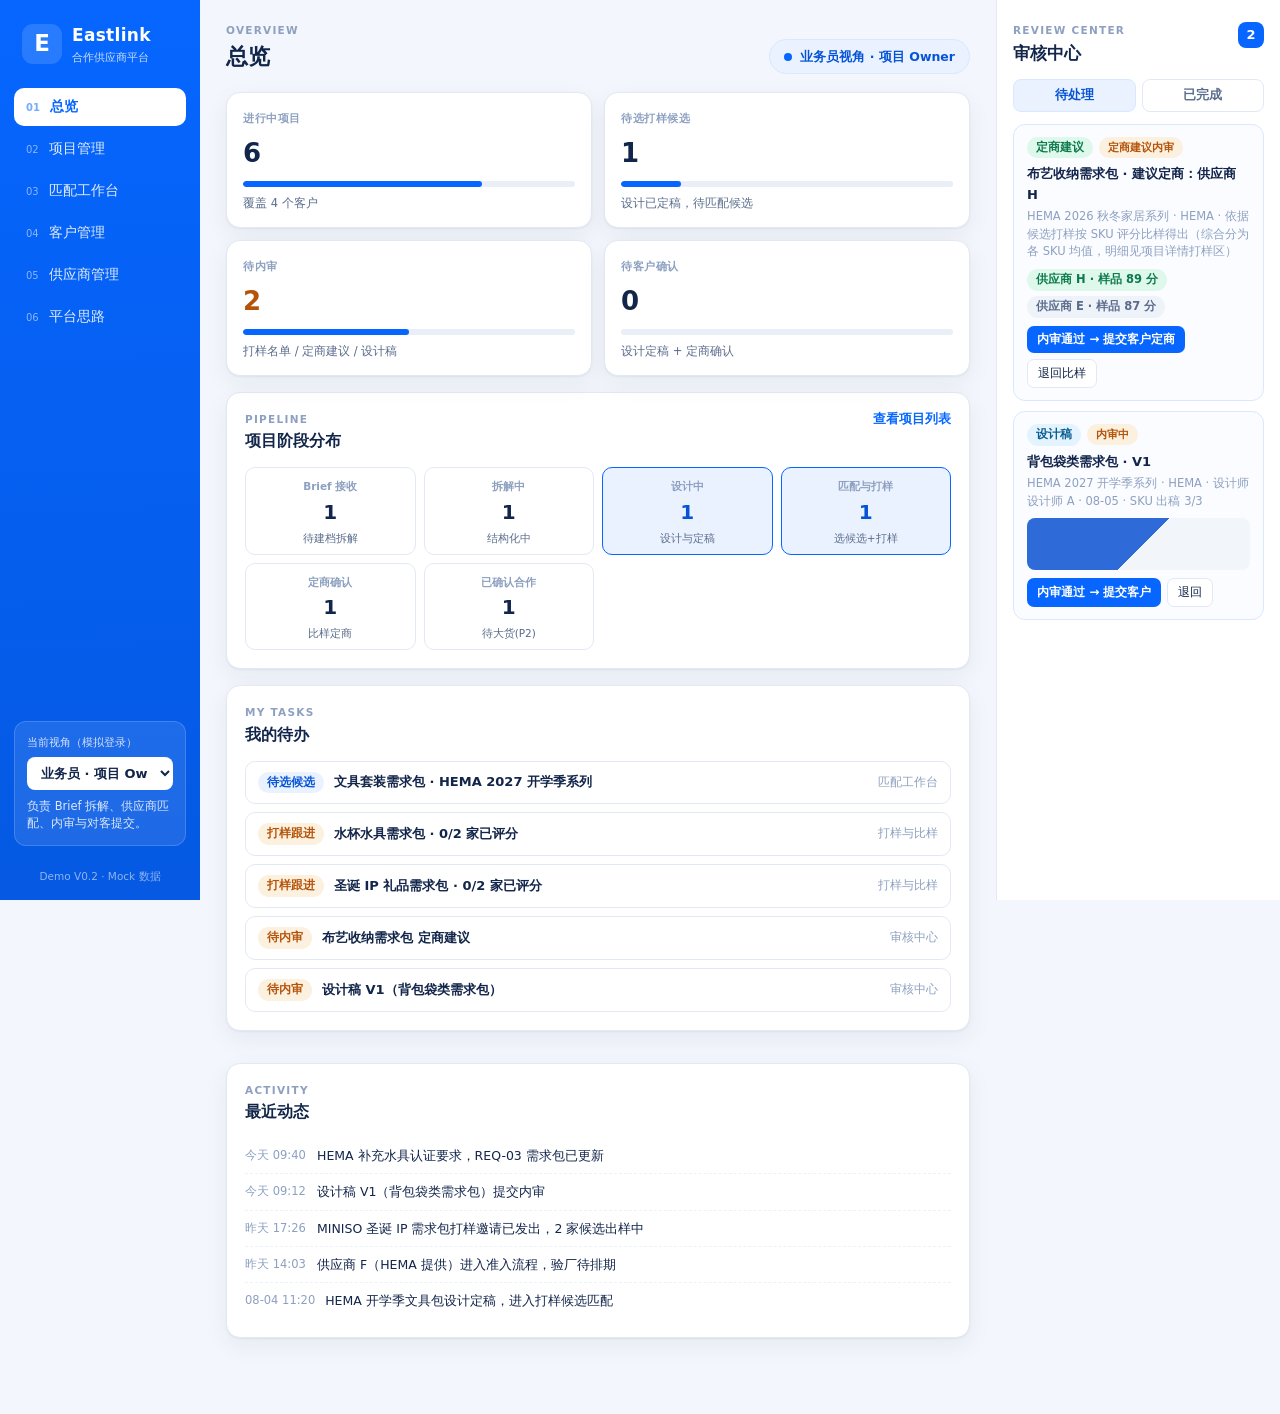
==== index.html @ 7781a4e1 "左上角 Logo 改为字母 E，favicon 同步为白 E 蓝底 Co-Authored-By: Claude Fable 5 <noreply@anthropic.com> Claude-Sess" ====
<!doctype html>
<html lang="zh-CN">
<head>
  <meta charset="utf-8">
  <meta name="viewport" content="width=device-width, initial-scale=1">
  <title>Eastlink 合作供应商平台 · Demo</title>
  <meta name="description" content="Eastlink 合作供应商平台交互原型：Brief 拆解、需求包多维度供应商匹配、内审与客户确认、设计稿协同。">
  <link rel="icon" href="data:image/svg+xml,%3Csvg xmlns='http://www.w3.org/2000/svg' viewBox='0 0 32 32'%3E%3Crect width='32' height='32' rx='7' fill='%230666FF'/%3E%3Cg fill='%23fff'%3E%3Crect x='10' y='8' width='4' height='16'/%3E%3Crect x='10' y='8' width='13' height='4'/%3E%3Crect x='10' y='14.2' width='10' height='3.6'/%3E%3Crect x='10' y='20' width='13' height='4'/%3E%3C/g%3E%3C/svg%3E">
  <link rel="stylesheet" href="styles.css">
</head>
<body>
  <div class="app">

    <aside class="side">
      <div class="logo-row">
        <div class="logo-mark"><span class="logo-e">E</span></div>
        <div class="logo-text">
          <strong>Eastlink</strong>
          <span>合作供应商平台</span>
        </div>
      </div>

      <nav class="nav" id="navBox">
        <button class="nav-btn active" data-view="dashboard"><span>01</span>总览</button>
        <button class="nav-btn" data-view="projects"><span>02</span>项目管理</button>
        <button class="nav-btn" data-view="matching"><span>03</span>匹配工作台</button>
        <button class="nav-btn" data-view="clients"><span>04</span>客户管理</button>
        <button class="nav-btn" data-view="suppliers"><span>05</span>供应商管理</button>
        <button class="nav-btn" data-view="thinking"><span>06</span>平台思路</button>
      </nav>

      <div class="role-box">
        <label for="roleSelect">当前视角（模拟登录）</label>
        <select id="roleSelect">
          <option value="sales">业务员 · 项目 Owner</option>
          <option value="management">管理层</option>
          <option value="client">客户 · HEMA</option>
          <option value="supplier">供应商 · 供应商 E</option>
        </select>
        <p id="roleHint">负责 Brief 拆解、供应商匹配、内审与对客提交。</p>
      </div>

      <div class="side-foot">Demo V0.2 · Mock 数据</div>
    </aside>

    <main class="main">
      <header class="top">
        <div>
          <p class="label" id="pageLabel">Overview</p>
          <h1 id="pageTitle">总览</h1>
        </div>
        <div class="role-banner" id="roleBanner"></div>
      </header>

      <section id="view-dashboard" class="view active"></section>

      <section id="view-projects" class="view"></section>

      <section id="view-matching" class="view"></section>

      <section id="view-clients" class="view"></section>

      <section id="view-suppliers" class="view"></section>

      <section id="view-thinking" class="view">
        <div class="think-hero panel">
          <p class="label">Platform Thinking</p>
          <h2>Eastlink 是什么：客户给一个 Brief，平台把它变成一组"选对了的供应商"和"确认过的设计"</h2>
          <p class="muted">客户提交 Brief → 拆解成需求包 → <b>先设计并定稿</b> → 按维度匹配打样候选 → <b>候选打样比样</b> → 客户确认定商 → 合作。所有需要人做判断的动作统一进右侧审核中心；所有资源沉淀在客户、供应商、项目三份主数据里。</p>
        </div>

        <section class="panel">
          <div class="panel-head"><div><p class="label">Main Flow</p><h3>业务主线：流转的最小单位是"需求包"</h3></div></div>
          <div class="flow-line">
            <div class="f done">Brief 接收</div><i></i>
            <div class="f done">拆解中</div><i></i>
            <div class="f now">设计中</div><i></i>
            <div class="f">匹配与打样</div><i></i>
            <div class="f">定商确认</div><i></i>
            <div class="f">已确认合作</div>
          </div>
          <div class="flow-note">
            <div><b>需求包状态机</b><span>设计中 → 待选打样候选 → 打样名单内审 → 打样中 → 定商建议内审 → 待客户定商 → 已确认合作；设计定稿自动进入匹配，客户可换选 / 加打样（记录原因）。需求包内拆到 SKU，设计与打样都细化到 SKU 跟踪。</span></div>
            <div><b>为什么先设计后打样</b><span>设计定稿是打样前提——候选按同一套定稿出样，比样才公平；客户确认的是"设计稿"和"比样后的定商建议"两个节点。设计版本内逐 SKU 跟踪出稿覆盖，全出稿才可提交内审。</span></div>
            <div><b>打样比样</b><span>候选各自出样，质量 / 工艺还原 / 报价<b>按 SKU 逐项评分</b>，综合分为各 SKU 均值；全部评分后按综合分生成定商建议，单 SKU 异常透明可见，依据全程留痕。</span></div>
          </div>
        </section>

        <section class="panel">
          <div class="panel-head">
            <div><p class="label">Platform Map</p><h3>平台全景导图（可编辑画板 · 点选 / 拖动 / 双击编辑）</h3></div>
            <div class="map-legend">
              <span><i class="lg-main"></i>业务主线</span>
              <span><i class="lg-back"></i>退回 / 换选</span>
              <span><i class="lg-asset"></i>数据支撑</span>
              <span><i class="lg-role"></i>角色动作</span>
              <span class="map-savestate" id="mapSaveState">改动自动保存在本机</span>
              <button class="ghost mini" data-action="map-add-node">+ 节点</button>
              <button class="ghost mini" data-action="map-export">导出</button>
              <button class="ghost mini" data-action="map-import">导入</button>
              <button class="ghost mini" data-action="map-reset">重置</button>
              <input type="file" id="mapImportFile" accept="application/json,.json" hidden>
            </div>
          </div>
          <div class="map-wrap">
            <svg id="platformMap" viewBox="0 0 1180 620" role="img" aria-label="Eastlink 平台全景导图：上层为四个角色，中层为从 Brief 接收到设计定稿的业务主线，下层为客户档案、供应商池、项目库与流转记录四类数据资产，连线标注了流转、退回与数据供给关系"></svg>
          </div>
          <div class="map-detail" id="mapDetail"></div>
        </section>

        <section class="panel">
          <div class="panel-head"><div><p class="label">Matching Model</p><h3>匹配模型：硬性门槛 + 加权排序两层</h3></div></div>
          <div class="table-wrap">
            <table class="data-table">
              <thead><tr><th style="width:130px">硬性门槛</th><th style="width:150px">档位</th><th>说明</th></tr></thead>
              <tbody>
                <tr><td><b>准入状态</b></td><td>固定硬性</td><td>必须"已准入 / 合作中"，否则不进入候选</td></tr>
                <tr><td><b>品类覆盖</b></td><td>固定硬性</td><td>主营或兼营须覆盖需求品类</td></tr>
                <tr><td><b>工艺全覆盖</b></td><td>固定硬性</td><td>缺任一需求工艺即排除——做不了就是做不了，不存在"工艺 60 分"</td></tr>
                <tr><td><b>认证全齐</b></td><td>可切换（默认评分）</td><td>打样期间可补办认证；对严格需求可一键切为硬性排除</td></tr>
                <tr><td><b>客户验厂红线</b></td><td>可切换（默认警示）</td><td>打样可并行补审、下单前须完成；可切为硬性排除。正式版按需求包字段级配置</td></tr>
              </tbody>
            </table>
          </div>
          <div class="table-wrap" style="margin-top:10px">
            <table class="data-table">
              <thead><tr><th>加权排序维度（8 维）</th><th>默认权重</th><th>数据来源</th><th>计算口径</th></tr></thead>
              <tbody>
                <tr><td><b>品类专精</b></td><td>20</td><td>主营 / 兼营品类</td><td>主营 100，兼营 82</td></tr>
                <tr><td><b>认证覆盖</b></td><td>17</td><td>资质证书</td><td>需求认证覆盖率，缺项列入风险提示</td></tr>
                <tr><td><b>质量表现</b></td><td>15</td><td>质量通过率</td><td>直接取值</td></tr>
                <tr><td><b>交付可靠</b></td><td>12</td><td>准时率 + 平均交期</td><td>准时率 60% + 交期达标 40%</td></tr>
                <tr><td><b>价格竞争力</b></td><td>12</td><td>报价竞争力指数</td><td>直接取值</td></tr>
                <tr><td><b>产能匹配</b></td><td>9</td><td>月产能 vs 需求量</td><td>富余 1.5 倍满分，不足按比例扣</td></tr>
                <tr><td><b>客户经验</b></td><td>8</td><td>服务过的客户</td><td>服务过该客户 100 / 有出口经验 65 / 无 40</td></tr>
                <tr><td><b>风险等级</b></td><td>7</td><td>风险评级</td><td>低 100 / 中 60 / 高 25</td></tr>
              </tbody>
            </table>
          </div>
          <div class="flow-note">
            <div><b>为什么分两层</b><span>工艺这类是"能不能做"的问题，属于门槛；质量价格交期是"谁做得更好"的问题，属于排序。混在一起打分会把"做不了"的供应商排进名单。</span></div>
            <div><b>门槛开关</b><span>认证与验厂红线支持现场切换硬性/评分档位，候选实时掉入漏斗排除名单——访谈时直接演示两种口径的差别。</span></div>
            <div><b>输出</b><span>漏斗全程透明（每一步排除了谁、为什么）+ 总分 + 维度得分条 + 推荐理由与风险提示；最终由人勾选，系统记录依据。</span></div>
          </div>
        </section>

        <section class="panel">
          <div class="panel-head"><div><p class="label">Roles</p><h3>角色权限矩阵</h3></div></div>
          <div class="table-wrap">
            <table class="data-table">
              <thead><tr><th></th><th>业务员</th><th>管理层</th><th>客户</th><th>供应商</th></tr></thead>
              <tbody>
                <tr><td><b>总览</b></td><td>全量 + 待办</td><td>全量 + 风险</td><td>仅自己项目与待确认</td><td>仅自己的合作</td></tr>
                <tr><td><b>项目管理</b></td><td>可操作</td><td>只读</td><td>仅自己项目，只读</td><td>不可见</td></tr>
                <tr><td><b>匹配工作台</b></td><td>核心操作</td><td>不开放</td><td class="dim">不可见</td><td class="dim">不可见</td></tr>
                <tr><td><b>供应商管理</b></td><td>全池</td><td>全池只读</td><td>"我提供的"全量 + "合作中的"，无内部评分</td><td>仅自己档案</td></tr>
                <tr><td><b>客户管理</b></td><td>可操作</td><td>只读</td><td class="dim">不可见</td><td class="dim">不可见</td></tr>
                <tr><td><b>审核中心</b></td><td>内审动作</td><td>查看</td><td>设计定稿 / 定商确认（可换选）</td><td>打样任务 / 合作通知</td></tr>
              </tbody>
            </table>
          </div>
          <p class="muted tight">原则：客户看不到供应商池全貌、内部打分与落选者；供应商看不到竞争对手。内部角色是否再拆"业务员 / 采购"两条线，见下方确认清单第 ⑤ 条。</p>
        </section>

        <section class="panel checklist">
          <div class="panel-head"><div><p class="label">To Confirm With Sales</p><h3>待业务员确认清单（拿着本 Demo 对照访谈）</h3></div></div>
          <div class="check-grid">
            <div><b>① Brief 承接与拆解</b><span>实际 Brief 长什么样（正式文件还是微信几句话）？拆解谁在做、按什么习惯拆？有没有一个需求包拆给两家分单的情况？</span></div>
            <div><b>② 匹配维度校准</b><span>选供应商最看重的前三个因素？有没有一票否决项（指定认证、必须验厂）？客户提供的供应商是"必须优先"还是"仅供参考"？维度数据现在记在哪？</span></div>
            <div><b>③ 内审与客户确认</b><span>内审谁来审——业务员还是主管？客户实际怎么确认供应商（邮件/会议/全权委托）？换选一般给什么理由？</span></div>
            <div><b>④ 设计与打样顺序 ✅ 已确认</b><span>已确认：先设计定稿 → 候选供应商打样 → 比样后定商（本 Demo 已按此实现）。待补充确认：打样候选名单是否需要客户确认（Demo 假设只内审）？打样费用谁承担？</span></div>
            <div><b>⑤ 内部角色分工</b><span>谁接 Brief、谁拆解、谁选供应商、谁对客户？要不要拆成业务员 / 采购两条线？一个业务员同时跟几个项目？</span></div>
            <div><b>⑥ 现状痛点</b><span>整个流程最耗时、最容易出错的是哪一步？现在靠什么在管（Excel/微信/邮件）？最想被系统替代的是哪部分？</span></div>
          </div>
        </section>

        <section class="panel">
          <div class="panel-head"><div><p class="label">Roadmap</p><h3>分期规划</h3></div></div>
          <div class="phase-grid">
            <div class="now"><b>P1 · 本 Demo 范围</b><span>三份主数据 + Brief 拆解 + 需求包匹配（多维度打分）+ 内审/客户确认流 + 设计稿协同 + 角色权限。</span></div>
            <div><b>P2 · 系统化协同</b><span>真实后端与账号体系、客户在线门户、供应商门户（接任务/报价）、打样与订单跟进、绩效数据沉淀。</span></div>
            <div><b>P3 · 智能化</b><span>匹配模型基于历史成交自学习、AI 拆解 Brief、AI 推荐供应商与风险预警。</span></div>
          </div>
        </section>
      </section>
    </main>

    <aside class="review">
      <div class="review-head">
        <div>
          <p class="label" id="railLabel">Review Center</p>
          <h2 id="railTitle">审核中心</h2>
        </div>
        <span class="review-count" id="reviewCount">0</span>
      </div>
      <div class="review-tabs" id="railTabs">
        <button class="active" data-rtab="pending">待处理</button>
        <button data-rtab="done">已完成</button>
      </div>
      <div class="review-list" id="reviewList"></div>
    </aside>

  </div>

  <div class="modal-mask" id="briefModal"><div class="modal" id="briefModalInner"></div></div>
  <div class="modal-mask" id="fileModal"><div class="modal file-modal" id="fileModalInner"></div></div>
  <input type="file" id="fileInput" hidden>

  <div class="toast" id="toast"></div>
  <script src="app.js"></script>
</body>
</html>
---- styles.css ----
/* ============ Eastlink Demo · 品牌视觉 ============ */
/* 主色 #0666FF（品牌蓝）· 点缀 #4FB3F6（天蓝）/ #2FCE8B（薄荷绿）
   天蓝与绿色对比度不足，只作色块点缀，不承载文字；文字一律用墨色令牌 */

:root {
  --brand: #0666FF;
  --brand-deep: #0553D6;
  --brand-050: #EBF2FF;
  --brand-100: #D9E8FF;
  --sky: #4FB3F6;
  --sky-soft: #E4F4FE;
  --green: #2FCE8B;
  --green-soft: #DFF8EC;
  --green-ink: #0C7A4B;
  --amber: #B45309;
  --amber-soft: #FCF0DE;
  --red: #C93B3B;
  --red-soft: #FBE5E5;
  --ink: #12254A;
  --muted: #5A6C8C;
  --faint: #8DA0C0;
  --bg: #F3F6FC;
  --surface: #FFFFFF;
  --line: #E2E9F5;
  --shadow: 0 1px 2px rgba(18, 37, 74, .05), 0 8px 24px rgba(18, 37, 74, .06);
  --radius: 14px;
}

* { margin: 0; padding: 0; box-sizing: border-box; }

html { scroll-behavior: smooth; }

body {
  font-family: "PingFang SC", "Hiragino Sans GB", "Microsoft YaHei", "Noto Sans SC", system-ui, -apple-system, sans-serif;
  background: var(--bg);
  color: var(--ink);
  font-size: 14px;
  line-height: 1.55;
}

button { font-family: inherit; cursor: pointer; border: none; background: none; color: inherit; }
select, input, textarea { font-family: inherit; font-size: 13px; color: var(--ink); }

.app {
  display: grid;
  grid-template-columns: 224px minmax(0, 1fr) 312px;
  min-height: 100vh;
}

/* ============ 左侧导航（品牌蓝） ============ */
.side {
  background: linear-gradient(178deg, var(--brand) 0%, #0559E2 100%);
  color: #fff;
  padding: 22px 14px 16px;
  display: flex;
  flex-direction: column;
  gap: 22px;
  position: sticky;
  top: 0;
  height: 100vh;
}

.logo-row { display: flex; align-items: center; gap: 10px; padding: 0 8px; }
.logo-mark {
  width: 40px; height: 40px; border-radius: 11px;
  background: rgba(255, 255, 255, .14);
  display: flex; align-items: center; justify-content: center; gap: 4px;
  flex-shrink: 0;
}
.logo-mark .logo-e {
  font-size: 23px; font-weight: 800; line-height: 1; color: #fff;
  letter-spacing: 0; transform: translateY(-1px);
}
.logo-text strong { display: block; font-size: 17px; letter-spacing: .3px; }
.logo-text span { display: block; font-size: 11px; opacity: .78; margin-top: 1px; }

.nav { display: flex; flex-direction: column; gap: 4px; }
.nav-btn {
  display: flex; align-items: center; gap: 10px;
  padding: 10px 12px; border-radius: 10px;
  color: rgba(255, 255, 255, .88);
  font-size: 13.5px; text-align: left;
  transition: background .15s;
}
.nav-btn span { font-size: 10px; opacity: .6; font-variant-numeric: tabular-nums; }
.nav-btn:hover { background: rgba(255, 255, 255, .12); }
.nav-btn.active { background: #fff; color: var(--brand); font-weight: 600; }
.nav-btn.active span { opacity: .55; }

.role-box {
  margin-top: auto;
  background: rgba(255, 255, 255, .1);
  border: 1px solid rgba(255, 255, 255, .16);
  border-radius: 12px;
  padding: 12px;
}
.role-box label { font-size: 11px; opacity: .8; display: block; margin-bottom: 6px; }
.role-box select {
  width: 100%; padding: 8px 10px; border-radius: 8px;
  border: none; background: #fff; color: var(--ink); font-weight: 600;
}
.role-box p { font-size: 11.5px; opacity: .85; margin-top: 8px; line-height: 1.5; }
.side-foot { font-size: 10.5px; opacity: .55; text-align: center; }

/* ============ 主区域 ============ */
.main { padding: 22px 26px 60px; min-width: 0; }

.top { display: flex; justify-content: space-between; align-items: flex-end; margin-bottom: 18px; gap: 16px; flex-wrap: wrap; }
.label {
  font-size: 10.5px; letter-spacing: .12em; text-transform: uppercase;
  color: var(--faint); font-weight: 700;
}
.top h1 { font-size: 22px; margin-top: 2px; }

.role-banner {
  background: var(--brand-050);
  border: 1px solid var(--brand-100);
  color: var(--brand-deep);
  padding: 7px 14px; border-radius: 999px;
  font-size: 12.5px; font-weight: 600;
  display: flex; align-items: center; gap: 8px;
}
.role-banner::before { content: ""; width: 8px; height: 8px; border-radius: 50%; background: var(--brand); }
.role-banner.client { background: var(--sky-soft); border-color: #C9E9FD; color: #0B5E93; }
.role-banner.client::before { background: var(--sky); }
.role-banner.supplier { background: var(--green-soft); border-color: #C4EFDB; color: var(--green-ink); }
.role-banner.supplier::before { background: var(--green); }

.view { display: none; animation: fade .18s ease; }
.view.active { display: block; }
@keyframes fade { from { opacity: 0; transform: translateY(4px); } to { opacity: 1; transform: none; } }

/* ============ 通用组件 ============ */
.panel {
  background: var(--surface);
  border: 1px solid var(--line);
  border-radius: var(--radius);
  box-shadow: var(--shadow);
  padding: 18px;
  margin-bottom: 16px;
}
.panel-head { display: flex; justify-content: space-between; align-items: flex-start; gap: 12px; margin-bottom: 14px; flex-wrap: wrap; }
.panel-head h3 { font-size: 15.5px; margin-top: 2px; }
.muted { color: var(--muted); font-size: 12.5px; }
.tight { margin-top: 10px; }

.primary {
  background: var(--brand); color: #fff;
  padding: 8px 16px; border-radius: 9px;
  font-size: 13px; font-weight: 600;
  transition: background .15s;
}
.primary:hover { background: var(--brand-deep); }
.primary:disabled { background: #B9CCEF; cursor: not-allowed; }
.ghost {
  background: #fff; color: var(--ink);
  border: 1px solid var(--line);
  padding: 8px 14px; border-radius: 9px; font-size: 13px; font-weight: 500;
}
.ghost:hover { border-color: var(--brand); color: var(--brand); }
.mini { padding: 5px 10px; font-size: 12px; border-radius: 7px; }
.text-link { color: var(--brand); font-size: 12.5px; font-weight: 600; }
.text-link:hover { text-decoration: underline; }

.chip {
  display: inline-flex; align-items: center; gap: 4px;
  padding: 2px 9px; border-radius: 999px;
  font-size: 11.5px; font-weight: 600;
  background: #EEF2F9; color: var(--muted);
}
.chip.blue { background: var(--brand-050); color: var(--brand-deep); }
.chip.skyc { background: var(--sky-soft); color: #0B5E93; }
.chip.green { background: var(--green-soft); color: var(--green-ink); }
.chip.amber { background: var(--amber-soft); color: var(--amber); }
.chip.red { background: var(--red-soft); color: var(--red); }
.chip.outline { background: #fff; border: 1px dashed var(--line); color: var(--muted); font-weight: 500; }

.table-wrap { overflow-x: auto; }
.data-table { width: 100%; border-collapse: collapse; font-size: 13px; }
.data-table th {
  text-align: left; padding: 8px 10px;
  font-size: 11px; color: var(--faint); font-weight: 700;
  border-bottom: 1px solid var(--line); white-space: nowrap;
}
.data-table td { padding: 10px; border-bottom: 1px solid #EEF2F9; vertical-align: top; }
.data-table tr:last-child td { border-bottom: none; }
.data-table td.dim { color: var(--faint); }
.row-click { cursor: pointer; }
.row-click:hover td { background: #F8FAFE; }

.bar { position: relative; height: 6px; border-radius: 4px; background: #E9EEF7; overflow: hidden; min-width: 50px; }
.bar i {
  position: absolute; inset: 0; width: var(--p, 0%);
  background: var(--brand); border-radius: 4px;
  transition: width .25s ease;
}
.bar.soft i { background: var(--sky); }
.bar.good i { background: var(--green); }

.empty {
  text-align: center; color: var(--faint); font-size: 12.5px;
  padding: 26px 10px; border: 1px dashed var(--line); border-radius: 10px;
}

/* ============ 总览 ============ */
.tile-grid { display: grid; grid-template-columns: repeat(4, 1fr); gap: 12px; margin-bottom: 16px; }
.tile {
  background: var(--surface); border: 1px solid var(--line); border-radius: var(--radius);
  box-shadow: var(--shadow); padding: 14px 16px;
}
.tile > span { font-size: 11px; color: var(--faint); font-weight: 700; letter-spacing: .05em; }
.tile b { display: block; font-size: 26px; margin: 4px 0 8px; font-variant-numeric: tabular-nums; }
.tile .bar { margin-bottom: 8px; }
.tile p { font-size: 11.5px; color: var(--muted); }
.tile.warn b { color: var(--amber); }
.tile.danger b { color: var(--red); }

.dash-grid { display: grid; grid-template-columns: repeat(3, 1fr); gap: 16px; align-items: start; }
.dash-grid .span-2 { grid-column: span 2; }

.pipe-grid { display: grid; grid-template-columns: repeat(6, 1fr); gap: 8px; }
.pipe-grid > div {
  border: 1px solid var(--line); border-radius: 10px;
  padding: 10px 8px 8px; text-align: center;
}
.pipe-grid span { font-size: 10.5px; color: var(--faint); font-weight: 700; display: block; }
.pipe-grid b { font-size: 20px; display: block; margin: 2px 0; font-variant-numeric: tabular-nums; }
.pipe-grid em { font-style: normal; font-size: 10.5px; color: var(--muted); display: block; }
.pipe-grid > div.hot { border-color: var(--brand); background: var(--brand-050); }
.pipe-grid > div.hot b { color: var(--brand-deep); }

.todo-list { display: flex; flex-direction: column; gap: 8px; }
.todo-item {
  display: flex; align-items: center; gap: 10px;
  border: 1px solid var(--line); border-radius: 10px; padding: 10px 12px;
}
.todo-item .chip { flex-shrink: 0; }
.todo-item b { font-size: 13px; font-weight: 600; flex: 1; }
.todo-item span { font-size: 11.5px; color: var(--faint); flex-shrink: 0; }

.feed { display: flex; flex-direction: column; gap: 0; }
.feed-item { display: flex; gap: 10px; padding: 8px 0; border-bottom: 1px dashed #EDF1F8; font-size: 12.5px; }
.feed-item:last-child { border-bottom: none; }
.feed-item time { color: var(--faint); font-size: 11.5px; white-space: nowrap; padding-top: 1px; min-width: 62px; }
.feed-item p { color: var(--ink); }

.confirm-card {
  border: 1px solid var(--line); border-left: 4px solid var(--brand);
  border-radius: 10px; padding: 12px 14px; margin-bottom: 10px;
}
.confirm-card h4 { font-size: 14px; margin-bottom: 4px; }
.confirm-card p { font-size: 12.5px; color: var(--muted); }

/* ============ 项目管理 ============ */
.stage-tag { white-space: nowrap; }

.prj-head { display: flex; justify-content: space-between; align-items: flex-start; gap: 14px; flex-wrap: wrap; margin-bottom: 14px; }
.prj-head h2 { font-size: 19px; margin: 2px 0 4px; }
.prj-head .muted { font-size: 12.5px; }

.stepper { display: flex; gap: 6px; flex-wrap: wrap; margin-bottom: 16px; }
.step {
  flex: 1; min-width: 92px;
  border: 1px solid var(--line); border-radius: 10px;
  padding: 8px 10px; font-size: 12px; color: var(--faint);
  position: relative; background: #fff;
}
.step b { display: block; font-size: 12.5px; color: var(--muted); font-weight: 600; }
.step.done { border-color: #C4EFDB; background: var(--green-soft); }
.step.done b { color: var(--green-ink); }
.step.done::after { content: "✓"; position: absolute; right: 9px; top: 8px; color: var(--green-ink); font-size: 12px; font-weight: 700; }
.step.now { border-color: var(--brand); background: var(--brand-050); box-shadow: 0 0 0 3px rgba(6, 102, 255, .08); }
.step.now b { color: var(--brand-deep); }

.kv-grid { display: grid; grid-template-columns: repeat(4, 1fr); gap: 10px; }
.kv { border: 1px solid var(--line); border-radius: 10px; padding: 9px 12px; }
.kv span { display: block; font-size: 10.5px; color: var(--faint); font-weight: 700; letter-spacing: .04em; }
.kv b { font-size: 13px; font-weight: 600; }

.design-wall { display: grid; grid-template-columns: repeat(auto-fill, minmax(210px, 1fr)); gap: 12px; }
.design-card { border: 1px solid var(--line); border-radius: 12px; overflow: hidden; background: #fff; }
.design-card .thumb { height: 96px; position: relative; }
.design-card .thumb::after {
  content: attr(data-ver); position: absolute; right: 8px; top: 8px;
  background: rgba(255, 255, 255, .92); border-radius: 6px;
  font-size: 10.5px; font-weight: 700; padding: 2px 7px; color: var(--ink);
}
.design-card .d-body { padding: 10px 12px; }
.design-card h5 { font-size: 13px; margin-bottom: 3px; }
.design-card .d-meta { font-size: 11.5px; color: var(--faint); margin-bottom: 7px; }
.design-card .d-skus { font-size: 10.5px; color: var(--faint); margin-bottom: 7px; }
.design-card .d-skus .chip-row { margin-top: 4px; gap: 4px; }
.design-card .d-skus .chip { font-size: 10px; padding: 1px 7px; }
.design-card .d-note {
  font-size: 11.5px; color: var(--amber); background: var(--amber-soft);
  border-radius: 7px; padding: 6px 8px; margin-bottom: 8px; line-height: 1.5;
}
.design-card .d-actions { display: flex; gap: 6px; flex-wrap: wrap; }

.timeline { display: flex; flex-direction: column; }
.tl-item { display: flex; gap: 12px; padding: 7px 0; font-size: 12.5px; }
.tl-item::before { content: ""; width: 7px; height: 7px; border-radius: 50%; background: var(--brand-100); margin-top: 6px; flex-shrink: 0; }
.tl-item time { color: var(--faint); font-size: 11.5px; min-width: 74px; padding-top: 1px; }

/* ============ 匹配工作台 ============ */
.pkg-pills { display: flex; gap: 8px; flex-wrap: wrap; margin-bottom: 16px; }
.pkg-pill {
  border: 1px solid var(--line); background: #fff;
  border-radius: 999px; padding: 8px 15px; font-size: 13px; font-weight: 600;
  display: inline-flex; gap: 8px; align-items: center;
}
.pkg-pill small { font-weight: 500; color: var(--faint); font-size: 11.5px; }
.pkg-pill:hover { border-color: var(--brand); }
.pkg-pill.active { background: var(--brand); border-color: var(--brand); color: #fff; }
.pkg-pill.active small { color: rgba(255, 255, 255, .8); }

.match-grid { display: grid; grid-template-columns: minmax(0, 1.15fr) minmax(0, 1fr); gap: 16px; align-items: start; margin-bottom: 16px; }

.req-facts { display: grid; grid-template-columns: repeat(3, 1fr); gap: 8px; margin-top: 10px; }
.req-facts .kv { padding: 8px 10px; }

.w-row { display: grid; grid-template-columns: 84px 1fr 34px; gap: 10px; align-items: center; margin-bottom: 7px; }
.w-row label { font-size: 12px; color: var(--muted); font-weight: 600; }
.w-row b { font-size: 12px; text-align: right; font-variant-numeric: tabular-nums; }
.w-row input[type="range"] { width: 100%; accent-color: var(--brand); height: 4px; }
.w-total { font-size: 11.5px; color: var(--faint); margin-top: 8px; display: flex; justify-content: space-between; align-items: center; }

.funnel { display: flex; align-items: stretch; gap: 8px; flex-wrap: wrap; margin-bottom: 4px; }
.funnel .fstep {
  flex: 1; min-width: 120px;
  border: 1px solid var(--line); border-radius: 10px; padding: 9px 12px;
}
.funnel .fstep span { font-size: 10.5px; color: var(--faint); font-weight: 700; display: block; }
.funnel .fstep b { font-size: 19px; font-variant-numeric: tabular-nums; }
.funnel .fstep em { font-style: normal; font-size: 11px; color: var(--muted); margin-left: 5px; }
.funnel .fstep.hot { border-color: var(--brand); background: var(--brand-050); }
.funnel .farrow { align-self: center; color: var(--faint); font-size: 15px; }

.excluded-box { margin: 10px 0 0; }
.excluded-box summary { font-size: 12.5px; color: var(--muted); cursor: pointer; font-weight: 600; }
.excluded-list { margin-top: 8px; display: flex; flex-direction: column; gap: 6px; }
.excluded-list > div {
  display: flex; align-items: center; gap: 8px; flex-wrap: wrap;
  font-size: 12.5px; border: 1px dashed var(--line); border-radius: 9px; padding: 7px 10px;
}
.excluded-list b { font-weight: 600; }
.excluded-list .why { color: var(--red); font-size: 11.5px; margin-left: auto; }

.cand-list { display: flex; flex-direction: column; gap: 12px; }
.cand-card { border: 1px solid var(--line); border-radius: 12px; padding: 14px 16px; background: #fff; }
.cand-card.picked { border-color: var(--brand); box-shadow: 0 0 0 3px rgba(6, 102, 255, .1); }
.cand-head { display: flex; align-items: center; gap: 10px; flex-wrap: wrap; margin-bottom: 10px; }
.cand-rank {
  width: 26px; height: 26px; border-radius: 8px;
  background: var(--brand-050); color: var(--brand-deep);
  font-weight: 700; font-size: 13px;
  display: flex; align-items: center; justify-content: center; flex-shrink: 0;
}
.cand-head h4 { font-size: 15px; }
.cand-head .meta { font-size: 12px; color: var(--faint); }
.cand-score { margin-left: auto; text-align: right; }
.cand-score b { font-size: 24px; color: var(--brand-deep); font-variant-numeric: tabular-nums; }
.cand-score span { font-size: 10.5px; color: var(--faint); display: block; font-weight: 700; letter-spacing: .05em; }

.dim-grid { display: grid; grid-template-columns: repeat(3, 1fr); gap: 6px 14px; margin-bottom: 10px; }
.dim { display: grid; grid-template-columns: 58px 1fr 28px; align-items: center; gap: 8px; font-size: 11.5px; }
.dim label { color: var(--muted); }
.dim b { text-align: right; font-variant-numeric: tabular-nums; font-size: 11.5px; }

.reason-row { display: flex; gap: 6px; flex-wrap: wrap; margin-bottom: 10px; }
.cand-foot { display: flex; align-items: center; gap: 8px; flex-wrap: wrap; }
.cand-foot .src { font-size: 11.5px; color: var(--faint); margin-right: auto; }

.shortlist-bar {
  position: sticky; bottom: 14px;
  background: var(--ink); color: #fff;
  border-radius: 14px; padding: 12px 16px;
  display: flex; align-items: center; gap: 10px; flex-wrap: wrap;
  box-shadow: 0 10px 30px rgba(18, 37, 74, .35);
}
.shortlist-bar .sl-label { font-size: 12.5px; font-weight: 600; }
.shortlist-bar .chip { background: rgba(255, 255, 255, .16); color: #fff; }
.shortlist-bar .primary { margin-left: auto; }
.shortlist-bar .note { font-size: 11.5px; color: rgba(255,255,255,.65); width: 100%; }

.toggle-row { display: flex; align-items: center; gap: 8px; font-size: 12.5px; color: var(--muted); }
.toggle-row input { accent-color: var(--brand); width: 15px; height: 15px; }

.return-note {
  background: var(--amber-soft); color: var(--amber);
  border-radius: 9px; padding: 8px 12px; font-size: 12.5px; margin-bottom: 12px;
}

/* ============ 客户管理 ============ */
.client-grid { display: grid; grid-template-columns: repeat(4, 1fr); gap: 12px; margin-bottom: 16px; }
.client-card {
  text-align: left; background: var(--surface);
  border: 1px solid var(--line); border-radius: var(--radius);
  box-shadow: var(--shadow); padding: 14px 16px;
}
.client-card:hover { border-color: var(--brand); }
.client-card.active { border-color: var(--brand); box-shadow: 0 0 0 3px rgba(6, 102, 255, .1); }
.client-card h4 { font-size: 15px; margin: 6px 0 2px; }
.client-card .muted { font-size: 11.5px; }
.client-card .c-stats { display: flex; gap: 14px; margin-top: 10px; }
.client-card .c-stats b { font-size: 16px; display: block; font-variant-numeric: tabular-nums; }
.client-card .c-stats span { font-size: 10.5px; color: var(--faint); }

.sec-grid { display: grid; grid-template-columns: repeat(3, 1fr); gap: 10px; }
.sec { border: 1px solid var(--line); border-radius: 10px; padding: 11px 13px; }
.sec > b { display: block; font-size: 12.5px; margin-bottom: 7px; color: var(--brand-deep); }
.sec span { display: block; font-size: 12px; color: var(--muted); padding: 2.5px 0; }
.sec span strong { color: var(--ink); font-weight: 600; }

/* ============ 供应商管理 ============ */
.sup-stats { display: grid; grid-template-columns: repeat(7, 1fr); gap: 10px; margin-bottom: 16px; }
.sup-stats .tile { padding: 11px 13px; }
.sup-stats .tile b { font-size: 21px; margin: 2px 0 4px; }

.filters { display: flex; gap: 8px; flex-wrap: wrap; }
.filters select, .filters input {
  padding: 7px 10px; border: 1px solid var(--line); border-radius: 8px; background: #fff;
}
.filters input { width: 150px; }

.sup-grid { display: grid; grid-template-columns: repeat(auto-fill, minmax(235px, 1fr)); gap: 12px; }
.sup-card {
  text-align: left; border: 1px solid var(--line); border-radius: 12px;
  padding: 13px 14px; background: #fff; display: block;
}
.sup-card:hover { border-color: var(--brand); }
.sup-card.active { border-color: var(--brand); box-shadow: 0 0 0 3px rgba(6, 102, 255, .1); }
.sup-top { display: flex; gap: 6px; flex-wrap: wrap; margin-bottom: 8px; }
.sup-card h4 { font-size: 14.5px; }
.sup-card .muted { font-size: 11.5px; margin-top: 2px; }
.sup-metrics { display: flex; gap: 0; margin-top: 10px; border-top: 1px dashed #EDF1F8; padding-top: 9px; }
.sup-metrics div { flex: 1; }
.sup-metrics b { font-size: 14.5px; display: block; font-variant-numeric: tabular-nums; }
.sup-metrics span { font-size: 10.5px; color: var(--faint); }
.sup-suggest { margin-top: 9px; font-size: 11.5px; color: var(--brand-deep); font-weight: 600; }

.chip-row { display: flex; gap: 5px; flex-wrap: wrap; margin: 4px 0; }

.score-line { display: grid; grid-template-columns: 76px 1fr 38px; gap: 10px; align-items: center; padding: 4px 0; font-size: 12px; }
.score-line em { font-style: normal; color: var(--muted); }
.score-line strong { text-align: right; font-variant-numeric: tabular-nums; }

/* 状态标签 */
.tag {
  display: inline-flex; align-items: center;
  padding: 2px 9px; border-radius: 999px;
  font-size: 11px; font-weight: 700; white-space: nowrap;
}
.tag.active { background: var(--green-soft); color: var(--green-ink); }
.tag.qualified { background: var(--brand-050); color: var(--brand-deep); }
.tag.onboarding { background: var(--sky-soft); color: #0B5E93; }
.tag.potential { background: #EEF2F9; color: var(--muted); }
.tag.suspended { background: var(--amber-soft); color: var(--amber); }
.tag.eliminated { background: var(--red-soft); color: var(--red); }
.tag.risk-low { background: var(--green-soft); color: var(--green-ink); }
.tag.risk-mid { background: var(--amber-soft); color: var(--amber); }
.tag.risk-high { background: var(--red-soft); color: var(--red); }
.tag.src-client { background: var(--sky-soft); color: #0B5E93; }
.tag.src-own { background: #EEF2F9; color: var(--muted); }
.tag.st-matching { background: #EEF2F9; color: var(--muted); }
.tag.st-internal { background: var(--amber-soft); color: var(--amber); }
.tag.st-client { background: var(--sky-soft); color: #0B5E93; }
.tag.st-confirmed { background: var(--green-soft); color: var(--green-ink); }
.tag.st-changes { background: var(--amber-soft); color: var(--amber); }
.tag.st-approved { background: var(--green-soft); color: var(--green-ink); }

/* ============ 审核中心（右栏固定） ============ */
.review {
  background: var(--surface);
  border-left: 1px solid var(--line);
  padding: 22px 16px;
  position: sticky; top: 0; height: 100vh;
  overflow-y: auto;
  display: flex; flex-direction: column; gap: 12px;
}
.review-head { display: flex; justify-content: space-between; align-items: flex-start; }
.review-head h2 { font-size: 17px; margin-top: 2px; }
.review-count {
  background: var(--brand); color: #fff;
  min-width: 26px; height: 26px; border-radius: 8px;
  display: flex; align-items: center; justify-content: center;
  font-size: 13px; font-weight: 700; padding: 0 7px;
}
.review-tabs { display: flex; gap: 6px; }
.review-tabs button {
  flex: 1; padding: 7px 0; border-radius: 8px;
  border: 1px solid var(--line); font-size: 12.5px; font-weight: 600; color: var(--muted);
}
.review-tabs button.active { background: var(--brand-050); border-color: var(--brand-100); color: var(--brand-deep); }

.review-list { display: flex; flex-direction: column; gap: 10px; }
.r-item { border: 1px solid var(--line); border-radius: 12px; padding: 12px 13px; }
.r-item.mine { border-color: var(--brand-100); background: #FBFCFF; }
.r-item .r-top { display: flex; gap: 6px; align-items: center; margin-bottom: 6px; flex-wrap: wrap; }
.r-item h4 { font-size: 13px; margin-bottom: 3px; }
.r-item .r-meta { font-size: 11.5px; color: var(--faint); margin-bottom: 8px; }
.r-item .chip-row { margin-bottom: 8px; }
.r-actions { display: flex; gap: 6px; flex-wrap: wrap; }
.r-note {
  font-size: 11.5px; color: var(--amber); background: var(--amber-soft);
  border-radius: 7px; padding: 6px 8px; margin-bottom: 8px; line-height: 1.5;
}
.r-wait { font-size: 11.5px; color: var(--faint); }

.reason-box { margin-top: 8px; }
.reason-box textarea {
  width: 100%; border: 1px solid var(--line); border-radius: 8px;
  padding: 8px; font-size: 12.5px; resize: vertical; min-height: 54px;
}
.reason-box .r-actions { margin-top: 6px; }

.r-done { border: 1px dashed var(--line); border-radius: 10px; padding: 9px 12px; font-size: 12px; color: var(--muted); }
.r-done b { color: var(--ink); font-size: 12.5px; }
.r-done time { display: block; font-size: 10.5px; color: var(--faint); margin-top: 3px; }

/* ============ 平台思路 ============ */
.think-hero h2 { font-size: 18px; margin: 4px 0 8px; line-height: 1.45; }

.flow-line { display: flex; align-items: center; gap: 6px; flex-wrap: wrap; margin-bottom: 14px; }
.flow-line .f {
  border: 1px solid var(--line); border-radius: 999px;
  padding: 7px 14px; font-size: 12.5px; font-weight: 600; color: var(--muted); background: #fff;
}
.flow-line .f.done { background: var(--green-soft); border-color: #C4EFDB; color: var(--green-ink); }
.flow-line .f.now { background: var(--brand); border-color: var(--brand); color: #fff; }
.flow-line i { color: var(--faint); font-style: normal; }
.flow-line i::before { content: "→"; }

.flow-note { display: grid; grid-template-columns: repeat(3, 1fr); gap: 10px; margin-top: 12px; }
.flow-note > div { border: 1px solid var(--line); border-radius: 10px; padding: 11px 13px; }
.flow-note b { display: block; font-size: 13px; margin-bottom: 4px; }
.flow-note span { font-size: 12px; color: var(--muted); line-height: 1.6; }

.obj-map { display: flex; align-items: center; gap: 8px; flex-wrap: wrap; }
.obj-map i { color: var(--faint); font-style: normal; }
.obj {
  border: 1px solid var(--line); border-radius: 10px;
  padding: 8px 14px; text-align: center; background: #fff;
  font-size: 13px; font-weight: 600;
}
.obj span { display: block; font-size: 10.5px; color: var(--faint); font-weight: 500; }
.obj.hot { border-color: var(--brand); background: var(--brand-050); color: var(--brand-deep); }
.obj-sub { display: flex; gap: 14px; align-items: center; margin-top: 12px; flex-wrap: wrap; }
.obj.pool { border-color: #C4EFDB; background: var(--green-soft); color: var(--green-ink); }
.obj-sub p { font-size: 12px; color: var(--muted); flex: 1; min-width: 240px; }

.check-grid { display: grid; grid-template-columns: repeat(2, 1fr); gap: 10px; }
.check-grid > div { border: 1px solid var(--line); border-radius: 10px; padding: 12px 14px; }
.check-grid b { display: block; font-size: 13px; margin-bottom: 4px; color: var(--brand-deep); }
.check-grid span { font-size: 12px; color: var(--muted); line-height: 1.65; }

.phase-grid { display: grid; grid-template-columns: repeat(3, 1fr); gap: 10px; }
.phase-grid > div { border: 1px solid var(--line); border-radius: 10px; padding: 12px 14px; }
.phase-grid > div.now { border-color: var(--brand); background: var(--brand-050); }
.phase-grid b { display: block; font-size: 13px; margin-bottom: 4px; }
.phase-grid span { font-size: 12px; color: var(--muted); line-height: 1.6; }

/* ============ 平台全景导图 ============ */
.map-legend { display: flex; gap: 14px; align-items: center; flex-wrap: wrap; font-size: 11.5px; color: var(--muted); }
.map-legend span { display: inline-flex; align-items: center; gap: 5px; }
.map-legend i { display: inline-block; width: 22px; height: 0; border-top: 2px solid; }
.map-legend .lg-main { border-color: var(--brand); }
.map-legend .lg-back { border-color: #B45309; border-top-style: dashed; }
.map-legend .lg-asset { border-color: var(--green-ink); border-top-style: dashed; }
.map-legend .lg-role { border-color: #0B5E93; border-top-style: dotted; }

.map-wrap { overflow-x: auto; border: 1px solid var(--line); border-radius: 12px; background: #FBFCFF; }
.map-wrap svg { width: 100%; min-width: 940px; height: auto; display: block; }

.map-band rect { fill: #F3F7FD; }
.map-band text { font-size: 10.5px; font-weight: 700; fill: var(--faint); letter-spacing: .1em; }

.map-node { cursor: grab; }
.map-node:active { cursor: grabbing; }
.map-node text { user-select: none; pointer-events: none; }
.map-node .mn-label { font-size: 12.5px; font-weight: 700; fill: var(--ink); }
.map-node .mn-sub { font-size: 9.5px; fill: var(--muted); }
.map-node rect { stroke-width: 1.4; }
.mn-role rect { fill: #E9F5FE; stroke: #8FCBF3; }
.mn-main rect { fill: #FFFFFF; stroke: #BFD3F2; }
.mn-hot rect { fill: var(--brand-050); stroke: var(--brand); }
.mn-asset rect { fill: #E7F7EF; stroke: #A9DFC6; }
.map-node.sel rect { stroke: var(--brand); stroke-width: 2.4; filter: drop-shadow(0 2px 6px rgba(6,102,255,.25)); }
.map-node.rel rect { stroke: var(--brand); }
.map-node.dim { opacity: .3; }

.edge path { fill: none; }
.edge.main path { stroke: var(--brand); stroke-width: 2; }
.edge.back path { stroke: #B45309; stroke-width: 1.6; stroke-dasharray: 5 4; }
.edge.asset path { stroke: var(--green-ink); stroke-width: 1.6; stroke-dasharray: 4 4; }
.edge.role path { stroke: #0B5E93; stroke-width: 1.5; stroke-dasharray: 2 4; }
.edge text {
  font-size: 9.5px; font-weight: 600; fill: var(--muted);
  paint-order: stroke; stroke: #FBFCFF; stroke-width: 3.5px;
}
.edge.dim { opacity: .12; }
.edge.hot path { stroke-width: 2.8; }
.edge.hot text { fill: var(--ink); }

.map-detail {
  border: 1px solid var(--line); border-radius: 10px;
  padding: 12px 14px; margin-top: 12px; font-size: 12.5px; color: var(--muted);
}
.map-detail b { color: var(--ink); font-size: 13.5px; }
.map-detail .chip-row { margin-top: 8px; }

.map-savestate { color: var(--faint); font-size: 11px; }

/* 匹配门槛面板 */
.gate-box { border: 1px dashed var(--line); border-radius: 10px; padding: 10px 12px; background: #FBFCFF; }
.gate-title { font-size: 11px; letter-spacing: .06em; color: var(--faint); font-weight: 700; margin-bottom: 6px; }
.gate-row { font-size: 12px; color: var(--muted); padding: 3px 0; display: flex; align-items: center; gap: 8px; flex-wrap: wrap; }
.gate-row.fixed { color: var(--green-ink); font-weight: 600; }
.gate-hint { font-size: 11px; color: var(--faint); font-weight: 400; }

/* 客户详情页签 */
.c-tabs { display: flex; gap: 6px; margin-bottom: 16px; flex-wrap: wrap; }
.c-tabs button {
  padding: 8px 18px; border-radius: 9px;
  border: 1px solid var(--line); font-size: 13px; font-weight: 600; color: var(--muted); background: #fff;
}
.c-tabs button:hover { border-color: var(--brand); color: var(--brand); }
.c-tabs button.active { background: var(--brand); border-color: var(--brand); color: #fff; }
.c-tabpane.hide { display: none; }

/* 历史案例条目 */
.case { border-left: 3px solid var(--green); padding: 3px 0 3px 9px; margin: 5px 0; }
.case b { display: block; font-size: 12px; color: var(--ink); }
.case span { display: block; font-size: 11.5px; color: var(--muted); padding: 1px 0 0; }
.case.bad { border-left-color: var(--red); }
.case.bad span { color: var(--red); }

/* 向导品牌提示盒 */
.nb-hint {
  border: 1px dashed var(--line); border-radius: 10px;
  padding: 10px 12px; margin-top: 12px; font-size: 12px; color: var(--muted);
  background: #FBFCFF;
}
.nb-hint b { color: var(--ink); font-size: 12.5px; display: block; margin-bottom: 6px; }
.nb-hint .chip-row { margin: 4px 0; }
.nb-hint > span { display: block; margin-top: 6px; }

/* 打样与比样 */
.samp-card { border: 1px solid var(--line); border-radius: 12px; padding: 13px 15px; margin-bottom: 12px; }
.samp-card .sc-head { display: flex; gap: 10px; align-items: center; margin-bottom: 10px; }
.samp-card .sc-head b { font-size: 14px; }
.samp-row { border: 1px dashed var(--line); border-radius: 10px; padding: 9px 12px; margin-bottom: 8px; }
.samp-row.win { border: 1px solid #C4EFDB; background: var(--green-soft); }
.samp-row .sr-head { display: flex; gap: 8px; align-items: center; flex-wrap: wrap; margin-bottom: 6px; }
.samp-row .sr-head b { font-size: 13px; }
.samp-row .sr-scores { display: grid; grid-template-columns: repeat(3, 1fr); gap: 2px 16px; }
.samp-row .sr-scores .score-line { grid-template-columns: 62px 1fr 30px; padding: 2px 0; }
.samp-card .sc-foot { margin-top: 4px; }

/* 供应商打样任务卡 */
.samp-task { display: flex; gap: 12px; border: 1px solid var(--line); border-radius: 12px; padding: 11px 13px; margin-bottom: 10px; }
.samp-task .thumb { width: 74px; height: 74px; border-radius: 10px; flex-shrink: 0; border: 1px solid var(--line); }
.samp-task .st-body { flex: 1; min-width: 0; }
.samp-task h5 { font-size: 13.5px; margin-bottom: 3px; }
.samp-task p { margin-bottom: 2px; }
.samp-task .chip-row { margin-top: 7px; align-items: center; }

/* 品牌智能档案 */
.swatch-row { display: flex; gap: 8px; flex-wrap: wrap; margin: 6px 0 8px; }
.swatch { display: inline-flex; align-items: center; gap: 5px; font-size: 10.5px; color: var(--faint); font-variant-numeric: tabular-nums; }
.swatch i { width: 20px; height: 20px; border-radius: 6px; border: 1px solid var(--line); display: block; }

.asset-grid { display: grid; grid-template-columns: repeat(auto-fill, minmax(240px, 1fr)); gap: 10px; }
.asset-card {
  border: 1px solid var(--line); border-radius: 11px; padding: 10px 12px;
  display: flex; align-items: center; gap: 10px;
}
.asset-card .a-icon { width: 38px; height: 38px; border-radius: 9px; flex-shrink: 0; border: 1px solid var(--line); }
.asset-card .a-body { flex: 1; min-width: 0; }
.asset-card h5 { font-size: 12.5px; white-space: nowrap; overflow: hidden; text-overflow: ellipsis; }
.asset-card p { font-size: 11px; color: var(--faint); margin-top: 2px; }
.asset-card .text-link { flex-shrink: 0; font-size: 11.5px; }
.map-form { display: grid; grid-template-columns: 1fr 1fr; gap: 8px 10px; margin-top: 8px; }
.map-form textarea {
  padding: 8px 10px; border: 1px solid var(--line); border-radius: 8px;
  min-height: 56px; resize: vertical; font-weight: 400; width: 100%;
}
#platformMap.linking { cursor: crosshair; }
.edge .hit { stroke: transparent; stroke-width: 14; fill: none; cursor: pointer; }
.edge.esel path:not(.hit) { stroke-width: 3; }
.edge.esel text { fill: var(--ink); }
@media (max-width: 760px) { .map-form { grid-template-columns: 1fr; } .samp-row .sr-scores { grid-template-columns: 1fr; } }

/* ============ 右栏上下文 & SKU 明细 ============ */
.rail-sub {
  display: flex; justify-content: space-between; align-items: center; gap: 8px;
  font-size: 11.5px; color: var(--muted); font-weight: 600;
  background: var(--brand-050); border: 1px solid var(--brand-100);
  border-radius: 9px; padding: 6px 10px; margin-bottom: 10px;
}
.rail-sub .text-link { font-size: 11px; flex-shrink: 0; }
.ri-line {
  display: flex; justify-content: space-between; align-items: center; gap: 8px;
  font-size: 12px; padding: 6px 0; border-bottom: 1px dashed var(--line);
}
.ri-line:last-child { border-bottom: none; }
.ri-line b { font-weight: 600; min-width: 0; }
.ri-line .muted { flex-shrink: 0; font-size: 11px; }
.ri-news { font-size: 11.5px; color: var(--muted); padding: 5px 0; line-height: 1.5; }
.ri-news time { display: block; font-size: 10.5px; color: var(--faint); }

.demo-step {
  display: flex; align-items: flex-start; gap: 10px; width: 100%;
  text-align: left; padding: 9px 10px; border-radius: 11px;
  border: 1px solid var(--line); background: #fff; margin-bottom: 8px;
  transition: border-color .15s, box-shadow .15s;
}
.demo-step:hover { border-color: var(--brand); box-shadow: 0 3px 12px rgba(6, 102, 255, .12); }
.demo-step i {
  font-style: normal; width: 22px; height: 22px; border-radius: 7px; flex-shrink: 0;
  background: var(--brand); color: #fff; font-size: 11.5px; font-weight: 700;
  display: flex; align-items: center; justify-content: center;
}
.demo-step b { display: block; font-size: 12.5px; }
.demo-step small { display: block; font-size: 11px; color: var(--faint); margin-top: 2px; line-height: 1.45; }

.mc-grid { display: grid; grid-template-columns: minmax(0, 5fr) minmax(0, 7fr); gap: 16px; }
@media (max-width: 1100px) { .mc-grid { grid-template-columns: 1fr; } }
.mc-title { font-size: 12px; font-weight: 700; color: var(--ink); margin-bottom: 8px; }
.color-row {
  display: flex; align-items: center; gap: 10px;
  border: 1px solid var(--line); border-radius: 10px;
  padding: 8px 10px; margin-bottom: 8px; background: #fff;
}
.color-row.click-prev:hover { border-color: var(--brand); box-shadow: 0 3px 12px rgba(6, 102, 255, .1); }
.color-row i { width: 34px; height: 34px; border-radius: 9px; border: 1px solid var(--line); flex-shrink: 0; }
.color-row .cr-body { flex: 1; min-width: 0; }
.color-row b { display: block; font-size: 12.5px; }
.color-row small { display: block; font-size: 10.5px; color: var(--faint); margin-top: 1px; }
.color-row .chip { flex-shrink: 0; }
tr.click-prev:hover td { background: #F3F7FF; }

.sku-btn { white-space: nowrap; }
tr.sku-row > td { background: #F8FAFE; padding: 10px 12px 12px; }
.sku-cap { font-size: 11px; color: var(--faint); font-weight: 700; margin-bottom: 6px; }
.sku-box table { width: 100%; border-collapse: collapse; font-size: 12px; background: #fff; border: 1px solid var(--line); border-radius: 8px; }
.sku-box th { text-align: left; padding: 6px 9px; font-size: 10.5px; color: var(--faint); border-bottom: 1px solid var(--line); white-space: nowrap; }
.sku-box td { padding: 7px 9px; border-bottom: 1px solid #EEF2F9; vertical-align: top; }
.sku-box tr:last-child td { border-bottom: none; }

/* ============ 文件预览与真实上传 ============ */
.click-prev { cursor: zoom-in; transition: border-color .15s, box-shadow .15s; }
.thumb.click-prev { position: relative; }
.thumb.click-prev::before {
  content: "点击预览"; position: absolute; inset: 0; z-index: 1;
  display: flex; align-items: center; justify-content: center;
  background: rgba(18, 37, 74, 0); color: transparent;
  font-size: 11px; font-weight: 600; letter-spacing: 1px;
  transition: background .15s, color .15s; border-radius: inherit;
}
.thumb.click-prev:hover::before { background: rgba(18, 37, 74, .42); color: #fff; }
.asset-card.click-prev:hover { border-color: var(--brand); box-shadow: 0 4px 14px rgba(6, 102, 255, .13); }
.chip.click-prev:hover { border-color: var(--brand); box-shadow: 0 0 0 1px var(--brand) inset; }

.file-modal { width: min(780px, 100%); }
.fv-stage {
  background: #EDF2FA; border: 1px solid var(--line); border-radius: 12px;
  padding: 14px; display: flex; align-items: center; justify-content: center;
  max-height: 62vh; overflow: auto;
}
.fv-stage svg, .fv-stage img { max-width: 100%; max-height: 56vh; height: auto; display: block; border-radius: 8px; }
.fv-stage img { background: #fff; box-shadow: 0 6px 22px rgba(18, 37, 74, .16); min-width: 96px; min-height: 96px; object-fit: contain; image-rendering: auto; }
.fv-stage svg { background: #fff; box-shadow: 0 6px 22px rgba(18, 37, 74, .1); }
.fv-meta { display: flex; flex-wrap: wrap; gap: 5px 16px; margin-top: 10px; font-size: 11.5px; color: var(--faint); }
.fv-meta b { color: var(--ink); font-weight: 600; }
.up-row { display: flex; align-items: center; gap: 8px; margin-top: 4px; }
.up-name {
  font-size: 11.5px; color: var(--faint);
  overflow: hidden; text-overflow: ellipsis; white-space: nowrap; max-width: 230px;
}

/* ============ 新建 Brief 模态框 ============ */
.modal-mask {
  position: fixed; inset: 0; z-index: 60;
  background: rgba(18, 37, 74, .45);
  display: none; align-items: flex-start; justify-content: center;
  padding: 4vh 16px; overflow-y: auto;
}
.modal-mask.open { display: flex; }
.modal {
  background: #fff; border-radius: 16px;
  width: min(880px, 100%);
  box-shadow: 0 24px 60px rgba(18, 37, 74, .3);
  display: flex; flex-direction: column;
  animation: fade .18s ease;
}
.modal-head {
  display: flex; justify-content: space-between; align-items: flex-start;
  padding: 16px 20px; border-bottom: 1px solid var(--line);
}
.modal-head h3 { font-size: 16px; margin-top: 2px; }
.modal-body {
  padding: 18px 20px; display: flex; flex-direction: column; gap: 18px;
  max-height: 68vh; overflow-y: auto;
}
.modal-foot {
  padding: 14px 20px; border-top: 1px solid var(--line);
  display: flex; gap: 10px; align-items: center;
}
.modal-foot .muted { margin-right: auto; font-size: 11.5px; }

.form-grid { display: grid; grid-template-columns: repeat(2, 1fr); gap: 10px 12px; }
.field { display: flex; flex-direction: column; gap: 4px; font-size: 12px; color: var(--muted); font-weight: 600; }
.field input, .field select {
  padding: 8px 10px; border: 1px solid var(--line); border-radius: 8px;
  font-weight: 400; background: #fff; width: 100%;
}
.field input:focus, .field select:focus { outline: 2px solid var(--brand-100); border-color: var(--brand); }

.nb-pkg {
  border: 1px dashed var(--line); border-radius: 12px;
  padding: 14px; margin-bottom: 10px; position: relative;
  display: flex; flex-direction: column; gap: 10px;
}
.nb-pkg .rm { position: absolute; top: 10px; right: 10px; }
.chip-toggle { cursor: pointer; user-select: none; border: 1px solid var(--line); background: #fff; color: var(--muted); }
.chip-toggle:hover { border-color: var(--brand); }
.chip-toggle.sel { background: var(--brand-050); border-color: var(--brand); color: var(--brand-deep); }

@media (max-width: 760px) { .form-grid { grid-template-columns: 1fr; } }

/* ============ Toast ============ */
.toast {
  position: fixed; left: 50%; bottom: 26px; transform: translateX(-50%) translateY(20px);
  background: var(--ink); color: #fff;
  padding: 10px 18px; border-radius: 10px; font-size: 13px;
  opacity: 0; pointer-events: none; transition: all .25s ease;
  z-index: 99; box-shadow: 0 10px 30px rgba(18, 37, 74, .35);
  max-width: 70vw;
}
.toast.show { opacity: 1; transform: translateX(-50%) translateY(0); }

/* ============ 响应式 ============ */
@media (max-width: 1360px) {
  .app { grid-template-columns: 200px minmax(0, 1fr) 284px; }
  .tile-grid { grid-template-columns: repeat(2, 1fr); }
  .sup-stats { grid-template-columns: repeat(4, 1fr); }
  .pipe-grid { grid-template-columns: repeat(4, 1fr); }
  .dash-grid, .match-grid { grid-template-columns: 1fr; }
  .dash-grid .span-2 { grid-column: span 1; }
  .kv-grid, .client-grid { grid-template-columns: repeat(2, 1fr); }
  .sec-grid, .flow-note, .phase-grid { grid-template-columns: 1fr 1fr; }
}
@media (max-width: 1080px) {
  .app { grid-template-columns: 1fr; }
  .side, .review { position: static; height: auto; }
  .review { border-left: none; border-top: 1px solid var(--line); }
}
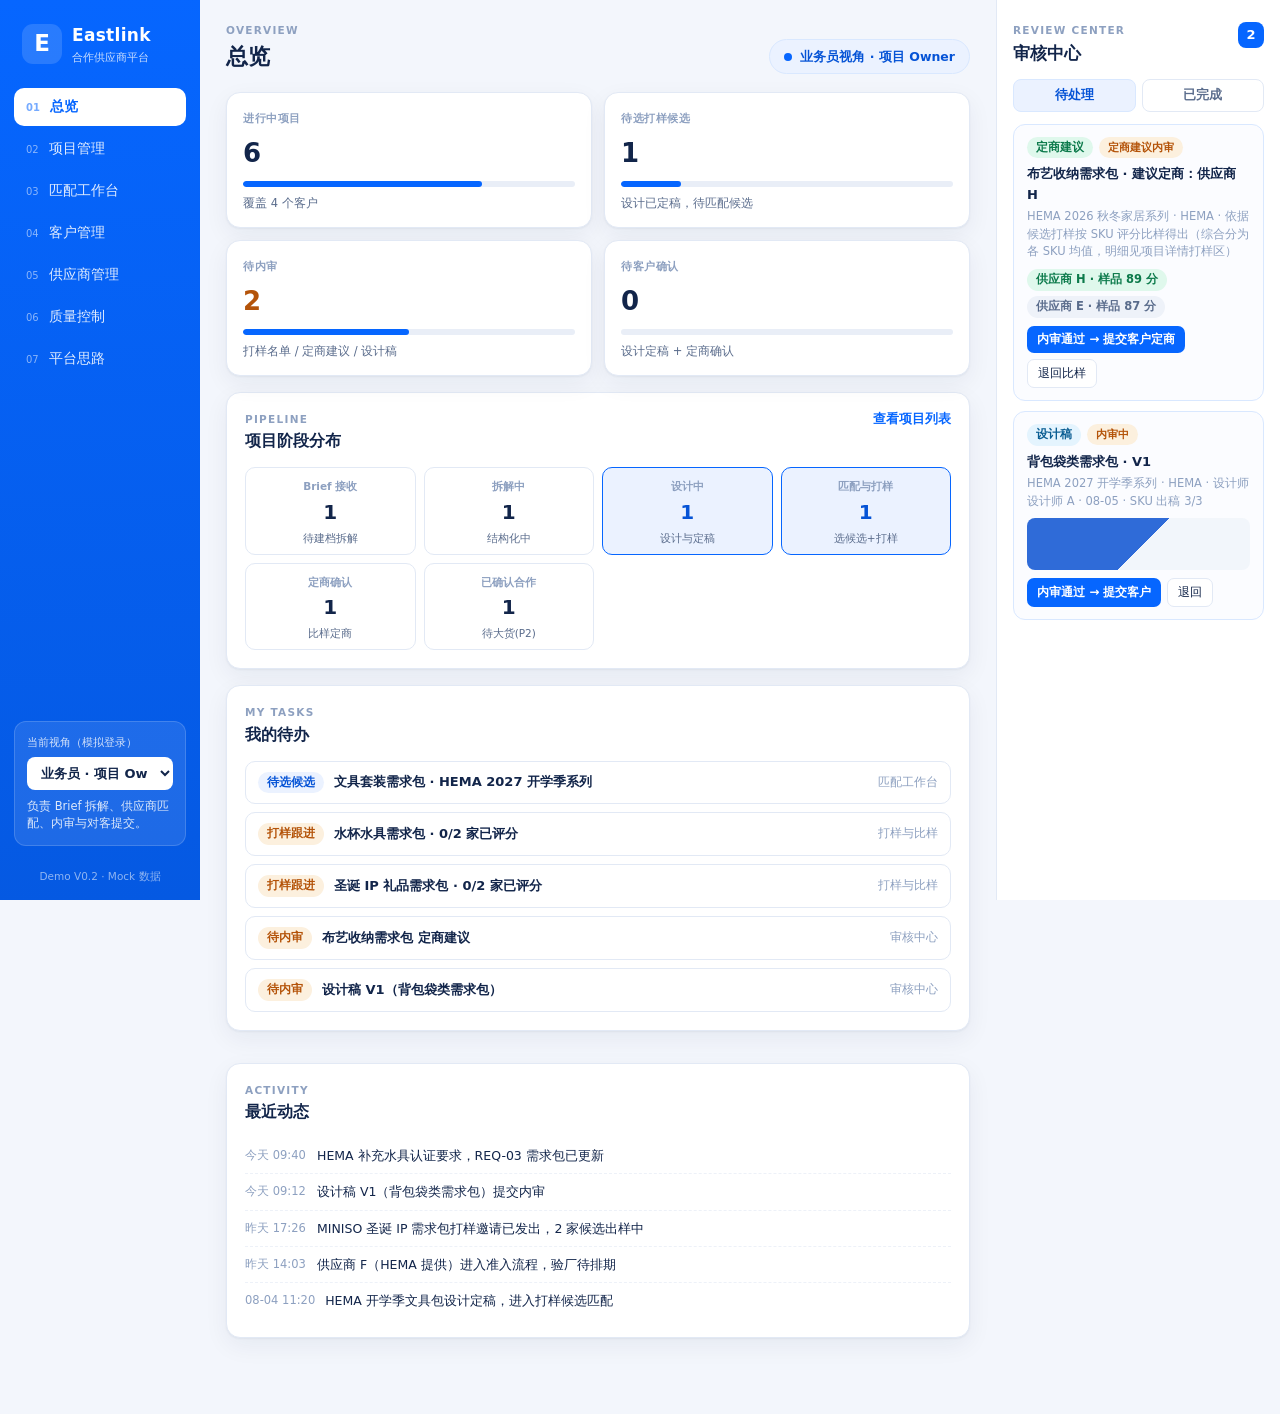
==== commit bd2ddaf5: "质量控制塔：TCF/测试/验厂/验货/CAP 一屏闭环 + 下单就绪度门 - 新导航「质量控制」：六项 KPI + 验厂看板（体系/等级/有效期/状态）+ CAP 整改   跟踪（验厂/验货/测试来源" ====
--- a/index.html
+++ b/index.html
@@ -26,7 +26,8 @@
         <button class="nav-btn" data-view="matching"><span>03</span>匹配工作台</button>
         <button class="nav-btn" data-view="clients"><span>04</span>客户管理</button>
         <button class="nav-btn" data-view="suppliers"><span>05</span>供应商管理</button>
-        <button class="nav-btn" data-view="thinking"><span>06</span>平台思路</button>
+        <button class="nav-btn" data-view="quality"><span>06</span>质量控制</button>
+        <button class="nav-btn" data-view="thinking"><span>07</span>平台思路</button>
       </nav>
 
       <div class="role-box">
@@ -62,6 +63,8 @@
 
       <section id="view-suppliers" class="view"></section>
 
+      <section id="view-quality" class="view"></section>
+
       <section id="view-thinking" class="view">
         <div class="think-hero panel">
           <p class="label">Platform Thinking</p>
@@ -83,6 +86,7 @@
             <div><b>需求包状态机</b><span>设计中 → 待选打样候选 → 打样名单内审 → 打样中 → 定商建议内审 → 待客户定商 → 已确认合作；设计定稿自动进入匹配，客户可换选 / 加打样（记录原因）。需求包内拆到 SKU，设计与打样都细化到 SKU 跟踪。</span></div>
             <div><b>为什么先设计后打样</b><span>设计定稿是打样前提——候选按同一套定稿出样，比样才公平；客户确认的是"设计稿"和"比样后的定商建议"两个节点。设计版本内逐 SKU 跟踪出稿覆盖，全出稿才可提交内审。</span></div>
             <div><b>打样比样</b><span>候选各自出样，质量 / 工艺还原 / 报价<b>按 SKU 逐项评分</b>，综合分为各 SKU 均值；全部评分后按综合分生成定商建议，单 SKU 异常透明可见，依据全程留痕。</span></div>
+            <div><b>质量控制塔</b><span>TCF 按 SKU 建档（设计定稿 / 材料声明 / 测试报告 / 样品记录 / 验货报告）；验厂到期预警、测试与验货结果、CAP 整改在塔内闭环——<b>客户合规标准是口径，红线在匹配拦截，塔内跟踪执行</b>；四项就绪门全绿才可进入大货下单（P2）。</span></div>
           </div>
         </section>
 
--- a/styles.css
+++ b/styles.css
@@ -741,6 +741,16 @@
 tr.click-prev:hover td { background: #F3F7FF; }
 
 .sku-btn { white-space: nowrap; }
+tr.row-bad td { background: #FDF4F4; }
+.qa-ready {
+  display: flex; align-items: center; gap: 12px; flex-wrap: wrap;
+  border: 1px solid var(--line); border-radius: 11px;
+  padding: 10px 14px; margin-bottom: 8px;
+}
+.qa-ready > b { font-size: 13px; }
+.qa-ready .dim { font-size: 11.5px; color: var(--faint); }
+.qa-ready .chip-row { flex: 1; align-items: center; gap: 4px 8px; font-size: 12px; }
+.qa-ready .tag { margin-left: auto; flex-shrink: 0; }
 tr.sku-row > td { background: #F8FAFE; padding: 10px 12px 12px; }
 .sku-cap { font-size: 11px; color: var(--faint); font-weight: 700; margin-bottom: 6px; }
 .sku-box table { width: 100%; border-collapse: collapse; font-size: 12px; background: #fff; border: 1px solid var(--line); border-radius: 8px; }
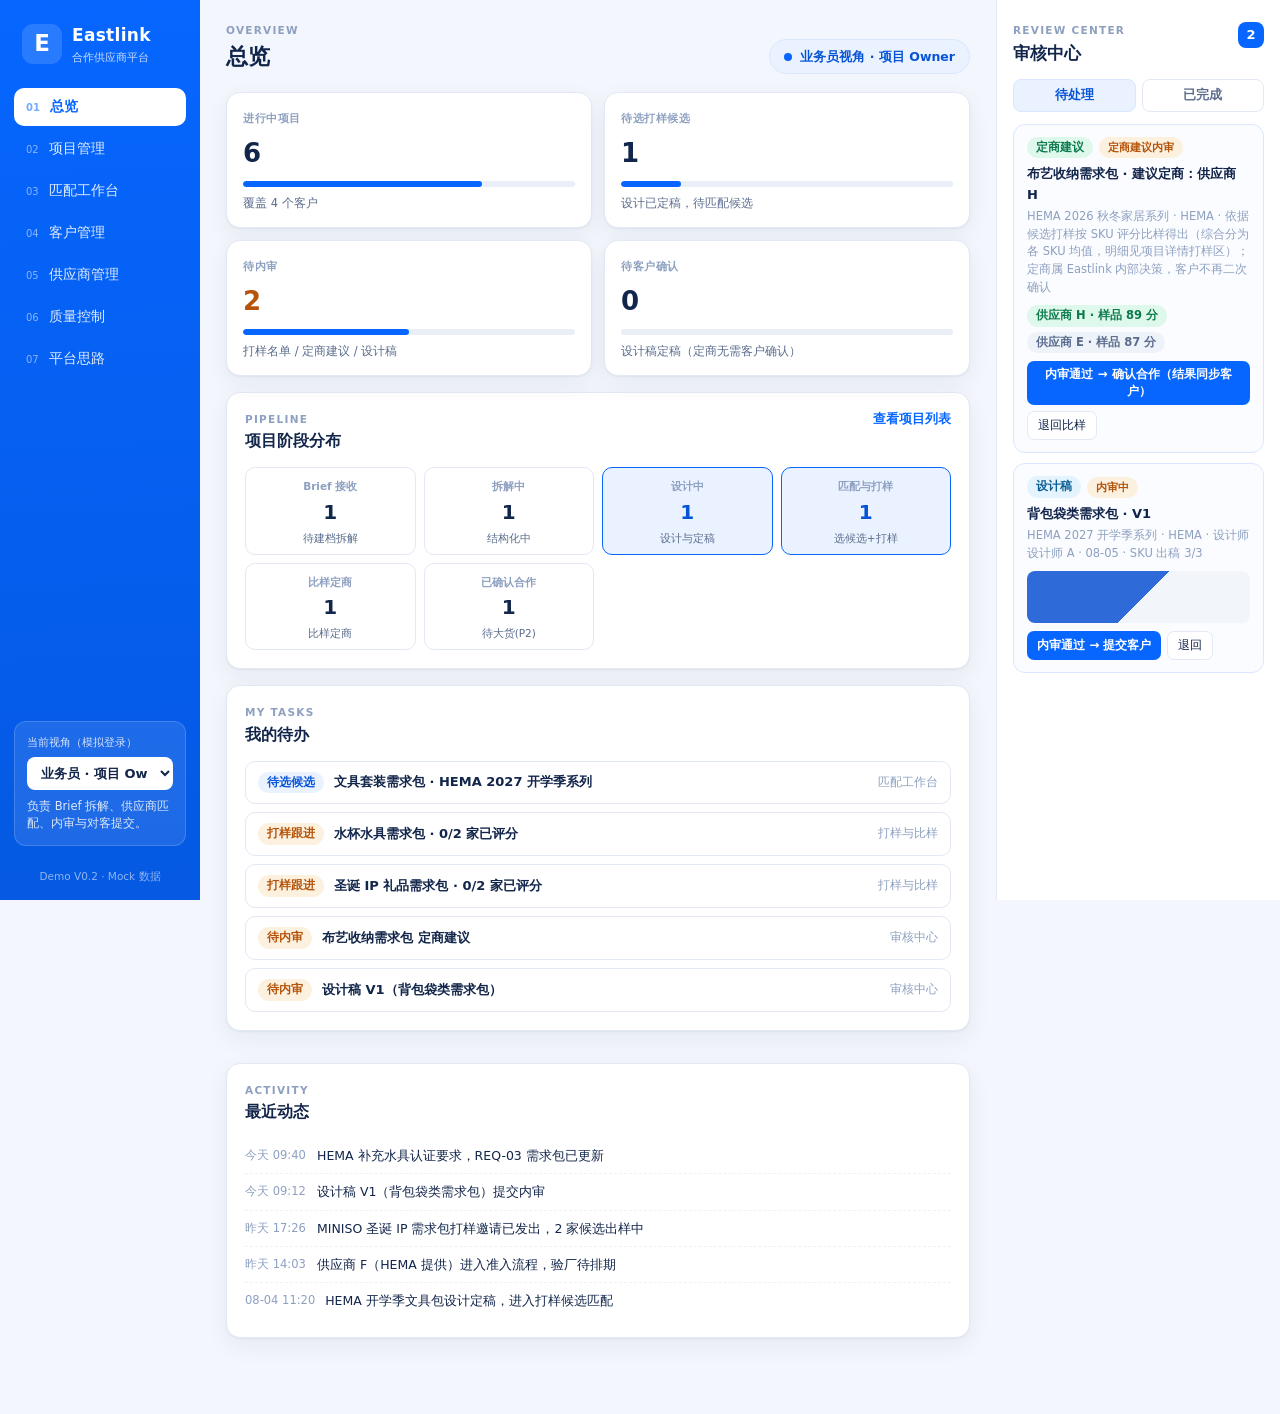
==== commit 970b9541: "定商改为内审确定：客户只提需求、确认设计稿、提供品牌规范 - 需求包状态机去掉"待客户定商"：定商建议内审通过即确认合作，结果同步客户  （项目阶段改名"比样定商"）；移除客户定商确认与换选入口，内审" ====
--- a/index.html
+++ b/index.html
@@ -4,7 +4,7 @@
   <meta charset="utf-8">
   <meta name="viewport" content="width=device-width, initial-scale=1">
   <title>Eastlink 合作供应商平台 · Demo</title>
-  <meta name="description" content="Eastlink 合作供应商平台交互原型：Brief 拆解、需求包多维度供应商匹配、内审与客户确认、设计稿协同。">
+  <meta name="description" content="Eastlink 合作供应商平台交互原型：Brief 拆解、需求包多维度供应商匹配、设计稿协同与质量控制塔。">
   <link rel="icon" href="data:image/svg+xml,%3Csvg xmlns='http://www.w3.org/2000/svg' viewBox='0 0 32 32'%3E%3Crect width='32' height='32' rx='7' fill='%230666FF'/%3E%3Cg fill='%23fff'%3E%3Crect x='10' y='8' width='4' height='16'/%3E%3Crect x='10' y='8' width='13' height='4'/%3E%3Crect x='10' y='14.2' width='10' height='3.6'/%3E%3Crect x='10' y='20' width='13' height='4'/%3E%3C/g%3E%3C/svg%3E">
   <link rel="stylesheet" href="styles.css">
 </head>
@@ -69,7 +69,7 @@
         <div class="think-hero panel">
           <p class="label">Platform Thinking</p>
           <h2>Eastlink 是什么：客户给一个 Brief，平台把它变成一组"选对了的供应商"和"确认过的设计"</h2>
-          <p class="muted">客户提交 Brief → 拆解成需求包 → <b>先设计并定稿</b> → 按维度匹配打样候选 → <b>候选打样比样</b> → 客户确认定商 → 合作。所有需要人做判断的动作统一进右侧审核中心；所有资源沉淀在客户、供应商、项目三份主数据里。</p>
+          <p class="muted">客户提交 Brief → 拆解成需求包 → <b>先设计并定稿</b>（客户唯一确认节点）→ 按维度匹配打样候选 → <b>候选打样比样</b> → 内审定商（结果同步客户）→ 合作。所有需要人做判断的动作统一进右侧审核中心；所有资源沉淀在客户、供应商、项目三份主数据里。</p>
         </div>
 
         <section class="panel">
@@ -79,12 +79,12 @@
             <div class="f done">拆解中</div><i></i>
             <div class="f now">设计中</div><i></i>
             <div class="f">匹配与打样</div><i></i>
-            <div class="f">定商确认</div><i></i>
+            <div class="f">比样定商</div><i></i>
             <div class="f">已确认合作</div>
           </div>
           <div class="flow-note">
-            <div><b>需求包状态机</b><span>设计中 → 待选打样候选 → 打样名单内审 → 打样中 → 定商建议内审 → 待客户定商 → 已确认合作；设计定稿自动进入匹配，客户可换选 / 加打样（记录原因）。需求包内拆到 SKU，设计与打样都细化到 SKU 跟踪。</span></div>
-            <div><b>为什么先设计后打样</b><span>设计定稿是打样前提——候选按同一套定稿出样，比样才公平；客户确认的是"设计稿"和"比样后的定商建议"两个节点。设计版本内逐 SKU 跟踪出稿覆盖，全出稿才可提交内审。</span></div>
+            <div><b>需求包状态机</b><span>设计中 → 待选打样候选 → 打样名单内审 → 打样中 → 定商建议内审 → 已确认合作（结果同步客户）；设计定稿自动进入匹配，内审可退回比样 / 换选（记录原因）。需求包内拆到 SKU，设计与打样都细化到 SKU 跟踪。</span></div>
+            <div><b>客户只做三件事</b><span>提出 Brief 需求、<b>确认设计稿定稿</b>（唯一确认节点）、提供品牌规范细则（视觉 / 材料色彩 / 合规标准）——定商由 Eastlink 依据打样比样内部确定并同步结果，客户无需二次确认。设计版本内逐 SKU 跟踪出稿覆盖，全出稿才可提交内审。</span></div>
             <div><b>打样比样</b><span>候选各自出样，质量 / 工艺还原 / 报价<b>按 SKU 逐项评分</b>，综合分为各 SKU 均值；全部评分后按综合分生成定商建议，单 SKU 异常透明可见，依据全程留痕。</span></div>
             <div><b>质量控制塔</b><span>TCF 按 SKU 建档（设计定稿 / 材料声明 / 测试报告 / 样品记录 / 验货报告）；验厂到期预警、测试与验货结果、CAP 整改在塔内闭环——<b>客户合规标准是口径，红线在匹配拦截，塔内跟踪执行</b>；四项就绪门全绿才可进入大货下单（P2）。</span></div>
           </div>
@@ -159,7 +159,7 @@
                 <tr><td><b>匹配工作台</b></td><td>核心操作</td><td>不开放</td><td class="dim">不可见</td><td class="dim">不可见</td></tr>
                 <tr><td><b>供应商管理</b></td><td>全池</td><td>全池只读</td><td>"我提供的"全量 + "合作中的"，无内部评分</td><td>仅自己档案</td></tr>
                 <tr><td><b>客户管理</b></td><td>可操作</td><td>只读</td><td class="dim">不可见</td><td class="dim">不可见</td></tr>
-                <tr><td><b>审核中心</b></td><td>内审动作</td><td>查看</td><td>设计定稿 / 定商确认（可换选）</td><td>打样任务 / 合作通知</td></tr>
+                <tr><td><b>审核中心</b></td><td>内审动作（含定商确认）</td><td>查看</td><td>仅设计稿定稿 / 修改意见</td><td>打样任务 / 合作通知</td></tr>
               </tbody>
             </table>
           </div>
@@ -171,7 +171,7 @@
           <div class="check-grid">
             <div><b>① Brief 承接与拆解</b><span>实际 Brief 长什么样（正式文件还是微信几句话）？拆解谁在做、按什么习惯拆？有没有一个需求包拆给两家分单的情况？</span></div>
             <div><b>② 匹配维度校准</b><span>选供应商最看重的前三个因素？有没有一票否决项（指定认证、必须验厂）？客户提供的供应商是"必须优先"还是"仅供参考"？维度数据现在记在哪？</span></div>
-            <div><b>③ 内审与客户确认</b><span>内审谁来审——业务员还是主管？客户实际怎么确认供应商（邮件/会议/全权委托）？换选一般给什么理由？</span></div>
+            <div><b>③ 内审与客户交互 ✅ 部分确认</b><span>已确认：定商由 Eastlink 内审确定，客户不再二次确认（本 Demo 已按此实现）。待确认：内审谁来审——业务员还是主管？定商结果以什么形式同步客户（邮件/月报/系统通知）？</span></div>
             <div><b>④ 设计与打样顺序 ✅ 已确认</b><span>已确认：先设计定稿 → 候选供应商打样 → 比样后定商（本 Demo 已按此实现）。待补充确认：打样候选名单是否需要客户确认（Demo 假设只内审）？打样费用谁承担？</span></div>
             <div><b>⑤ 内部角色分工</b><span>谁接 Brief、谁拆解、谁选供应商、谁对客户？要不要拆成业务员 / 采购两条线？一个业务员同时跟几个项目？</span></div>
             <div><b>⑥ 现状痛点</b><span>整个流程最耗时、最容易出错的是哪一步？现在靠什么在管（Excel/微信/邮件）？最想被系统替代的是哪部分？</span></div>
@@ -181,7 +181,7 @@
         <section class="panel">
           <div class="panel-head"><div><p class="label">Roadmap</p><h3>分期规划</h3></div></div>
           <div class="phase-grid">
-            <div class="now"><b>P1 · 本 Demo 范围</b><span>三份主数据 + Brief 拆解 + 需求包匹配（多维度打分）+ 内审/客户确认流 + 设计稿协同 + 角色权限。</span></div>
+            <div class="now"><b>P1 · 本 Demo 范围</b><span>三份主数据 + Brief 拆解 + 需求包匹配（多维度打分）+ 内审流（含定商）/ 设计稿客户确认 + 质量控制塔 + 角色权限。</span></div>
             <div><b>P2 · 系统化协同</b><span>真实后端与账号体系、客户在线门户、供应商门户（接任务/报价）、打样与订单跟进、绩效数据沉淀。</span></div>
             <div><b>P3 · 智能化</b><span>匹配模型基于历史成交自学习、AI 拆解 Brief、AI 推荐供应商与风险预警。</span></div>
           </div>
